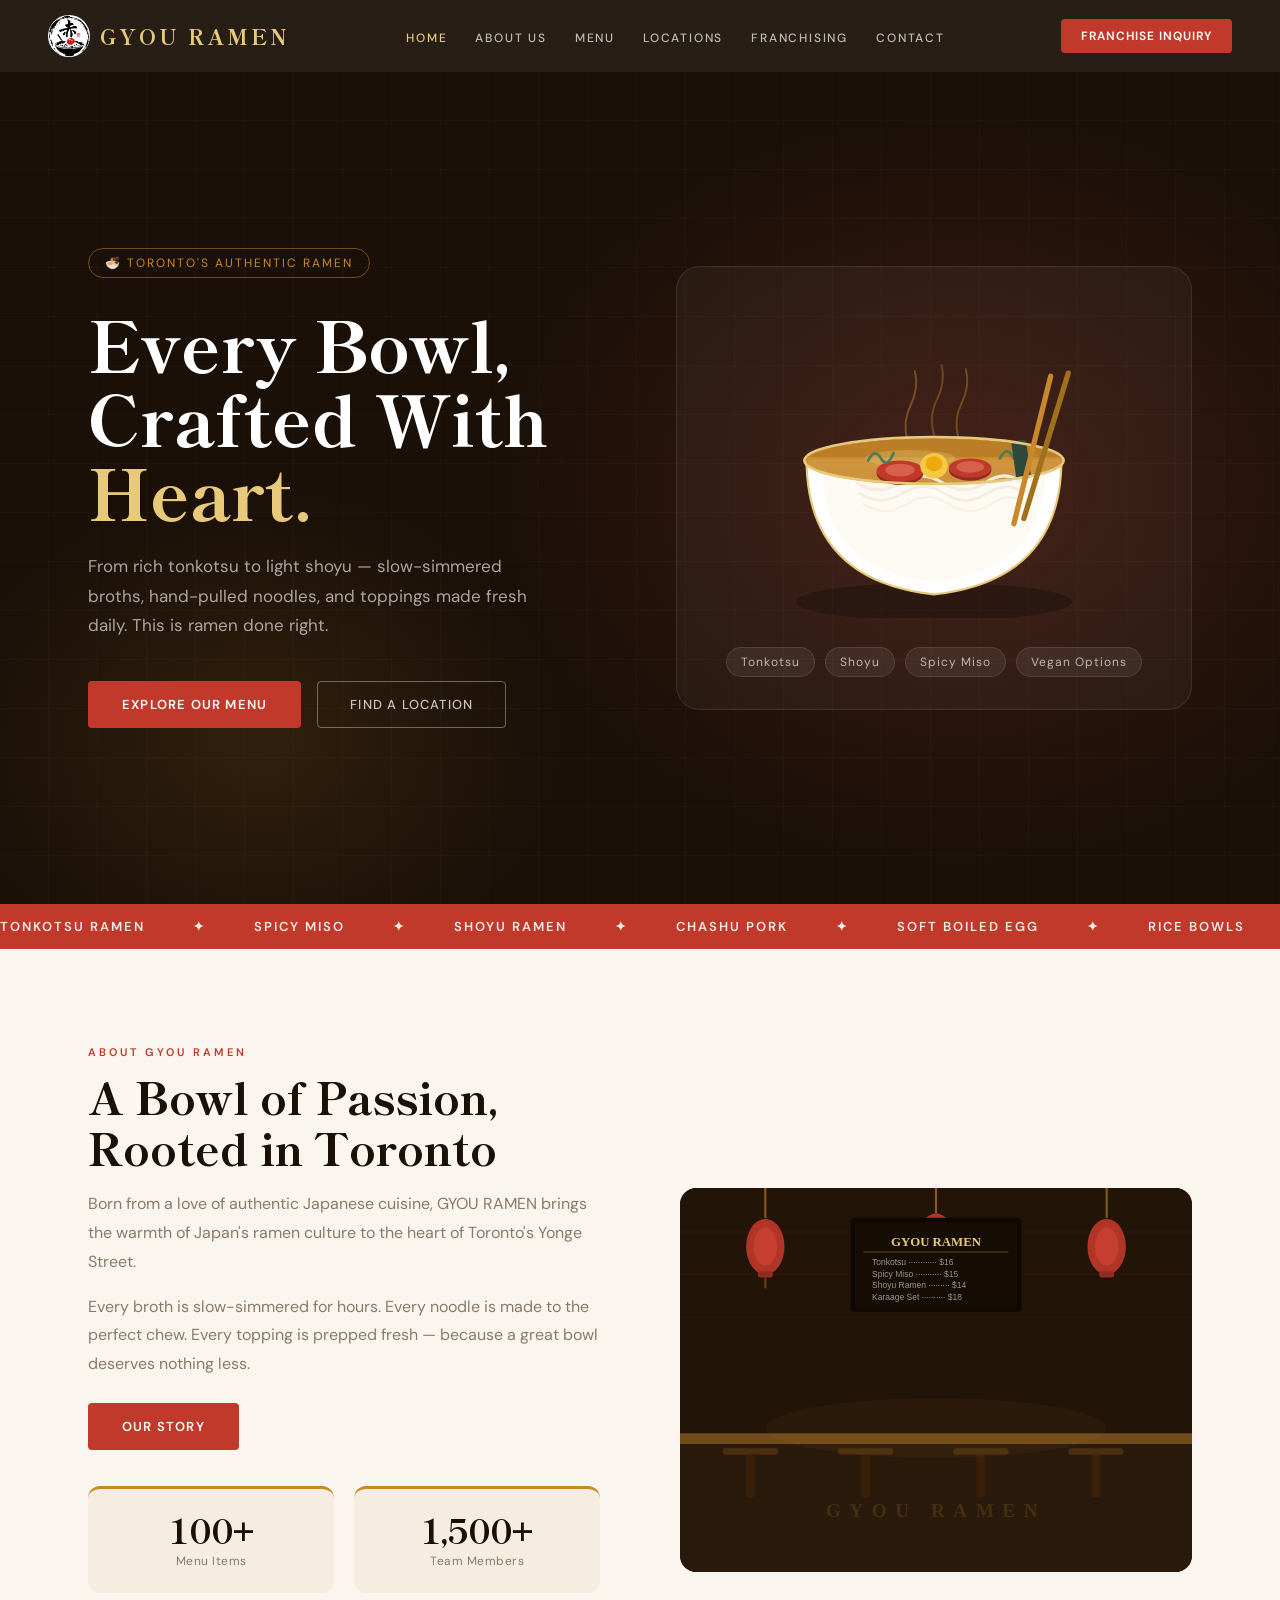
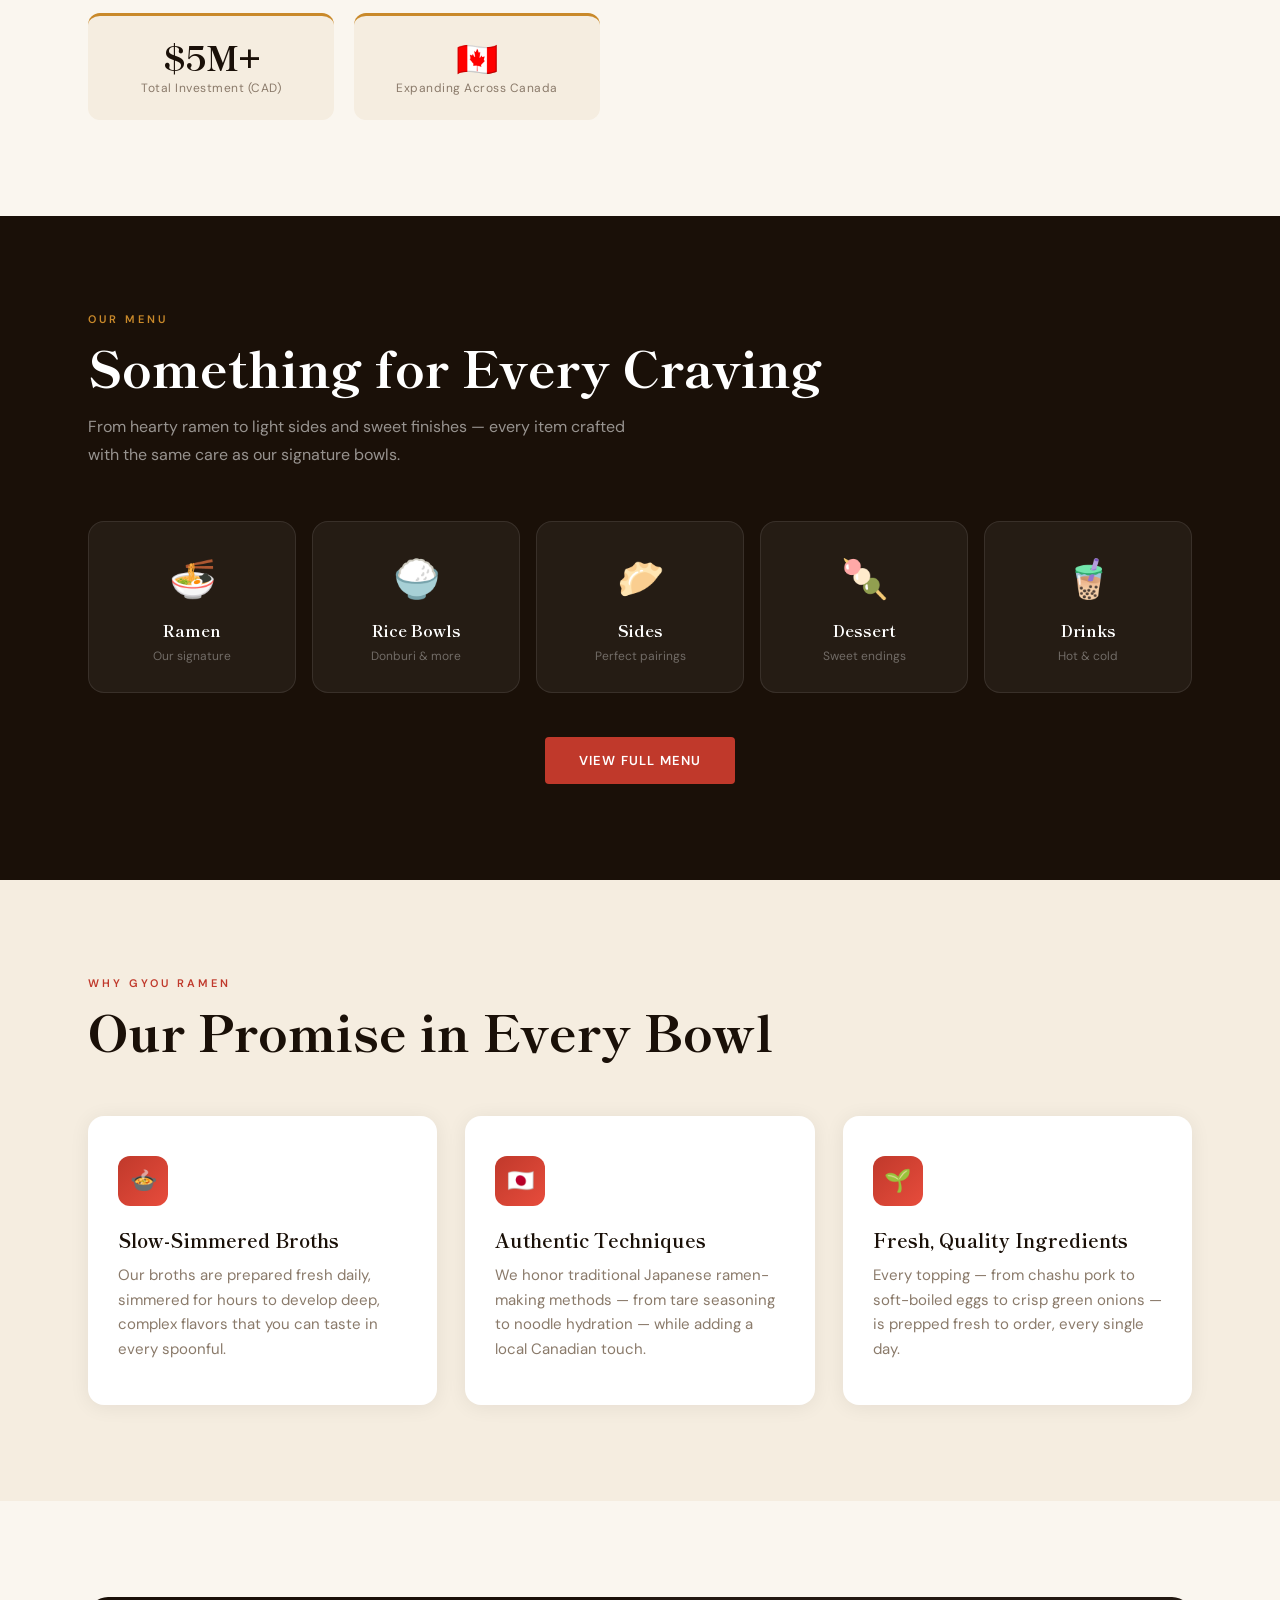
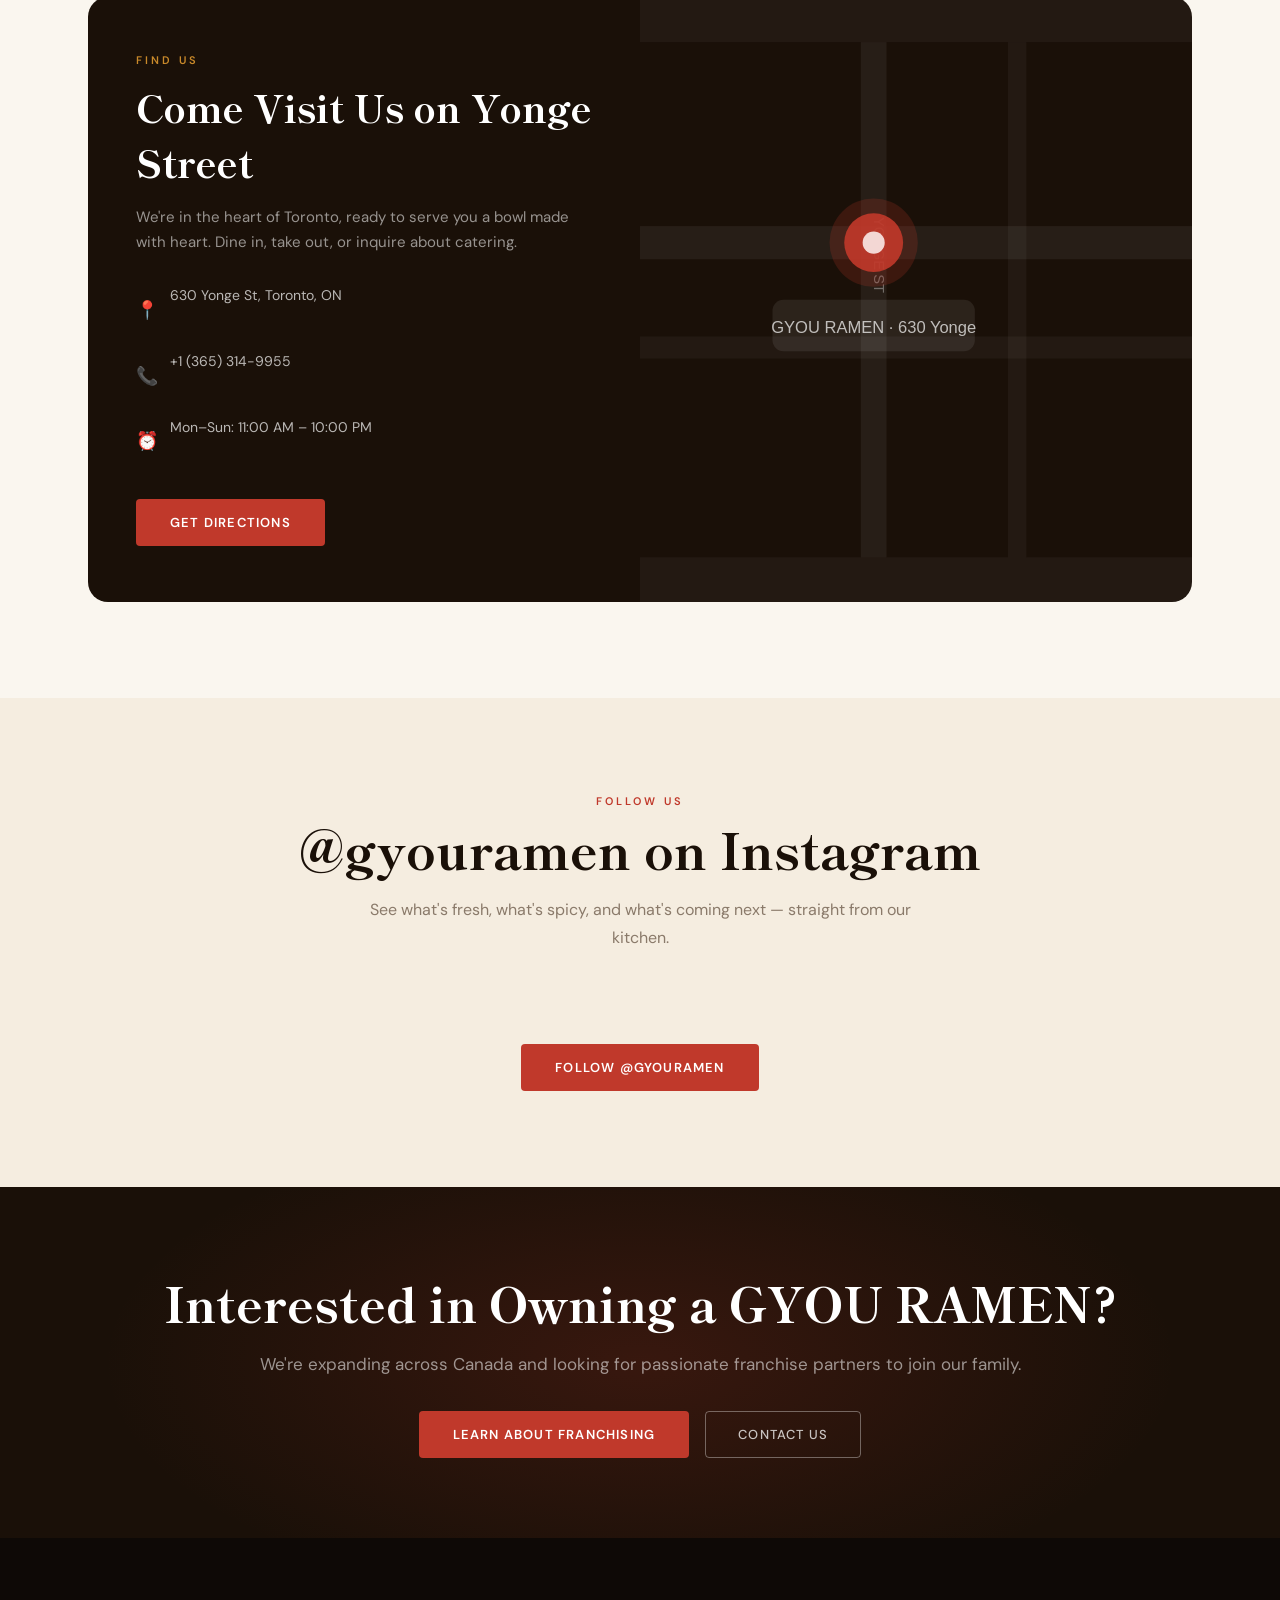
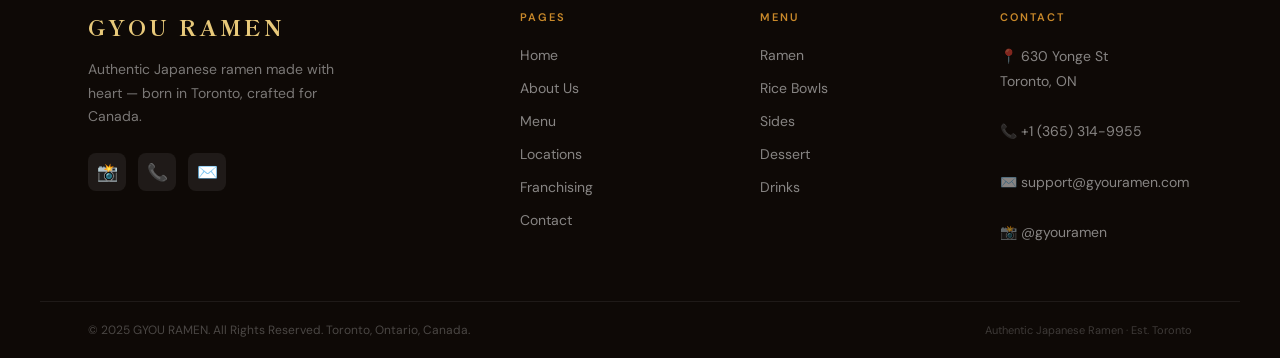
==== index.html @ 96ed8375 "Add files via upload" ====
<!DOCTYPE html>
<html lang="en">
<head>
<meta charset="UTF-8">
<meta name="viewport" content="width=device-width, initial-scale=1.0">
<title>GYOU RAMEN – Authentic Japanese Ramen in Toronto</title>
<meta name="description" content="GYOU RAMEN serves authentic Japanese ramen in Toronto. Rich slow-simmered broths, perfectly chewy noodles, and fresh toppings — a bowl crafted with heart.">
<link rel="stylesheet" href="style.css">
<style>
/* ── INSTAGRAM REELS ── */
.ig-section { background: var(--warm); }
.ig-grid {
  display: grid; grid-template-columns: repeat(3, 1fr);
  gap: 24px; align-items: start;
}
.ig-embed-wrap {
  border-radius: 12px; overflow: hidden;
  display: flex; justify-content: center;
}
.ig-embed-wrap .instagram-media {
  border-radius: 12px !important;
}
@media (max-width: 900px) {
  .ig-grid { grid-template-columns: 1fr; max-width: 480px; margin: 0 auto; }
}

/* ── HOME HERO ── */
.home-hero {
  margin-top: var(--nav-h);
  min-height: calc(100vh - var(--nav-h));
  background: var(--ink);
  display: flex; align-items: center;
  position: relative; overflow: hidden;
}
.home-hero-bg {
  position: absolute; inset: 0;
  background:
    radial-gradient(ellipse 55% 70% at 75% 50%, rgba(192,57,43,.22) 0%, transparent 65%),
    radial-gradient(ellipse 40% 50% at 20% 80%, rgba(201,137,42,.13) 0%, transparent 60%);
}
.hero-grid-pattern {
  position: absolute; inset: 0; opacity: .035;
  background-image:
    repeating-linear-gradient(0deg,   transparent, transparent 48px, rgba(255,255,255,.6) 48px, rgba(255,255,255,.6) 49px),
    repeating-linear-gradient(90deg,  transparent, transparent 48px, rgba(255,255,255,.6) 48px, rgba(255,255,255,.6) 49px);
}
.home-hero-inner {
  position: relative; z-index: 2;
  width: 100%; max-width: 1200px; margin: 0 auto;
  padding: 80px 48px;
  display: grid; grid-template-columns: 1fr 1fr; gap: 72px; align-items: center;
}
.hero-eyebrow {
  display: inline-flex; align-items: center; gap: 10px;
  border: 1px solid rgba(201,137,42,.5);
  padding: 6px 16px; border-radius: 100px; margin-bottom: 28px;
  font-size: 12px; letter-spacing: 2px; text-transform: uppercase; color: var(--gold);
}
.home-hero h1 {
  font-family: 'Shippori Mincho', serif;
  font-size: clamp(42px, 5.5vw, 76px);
  font-weight: 800; color: #fff; line-height: 1.05; margin-bottom: 24px;
}
.home-hero h1 em { color: var(--gold-light); font-style: normal; }
.home-hero .hero-sub {
  color: rgba(255,255,255,.62); font-size: 17px; line-height: 1.75;
  max-width: 440px; margin-bottom: 40px;
}
.hero-btns { display: flex; gap: 16px; flex-wrap: wrap; }

/* Visual side */
.hero-visual { position: relative; }
.hero-bowl-wrap {
  background: rgba(255,255,255,.04);
  border: 1px solid rgba(255,255,255,.09);
  border-radius: 24px; padding: 32px;
  text-align: center;
}
.hero-bowl-wrap svg { width: 100%; max-width: 340px; margin: 0 auto; }
.hero-tags {
  display: flex; flex-wrap: wrap; gap: 10px; margin-top: 24px; justify-content: center;
}
.hero-tag-pill {
  background: rgba(255,255,255,.07); border: 1px solid rgba(255,255,255,.1);
  color: rgba(255,255,255,.65); font-size: 12px; letter-spacing: 1px;
  padding: 6px 14px; border-radius: 100px;
}

/* ── MARQUEE STRIP ── */
.marquee-strip {
  background: var(--red); overflow: hidden;
  padding: 14px 0; display: flex; gap: 0;
}
.marquee-track {
  display: flex; gap: 48px; white-space: nowrap;
  animation: marquee 22s linear infinite;
}
.marquee-track span {
  font-size: 13px; font-weight: 600; letter-spacing: 2px;
  text-transform: uppercase; color: rgba(255,255,255,.9);
  flex-shrink: 0;
}
.marquee-dot { color: rgba(255,255,255,.4); }
@keyframes marquee { from { transform: translateX(0); } to { transform: translateX(-50%); } }

/* ── INTRO ── */
.intro { background: var(--cream); }
.intro-layout {
  display: grid; grid-template-columns: 1fr 1fr; gap: 80px; align-items: center;
}
.intro-text .section-title { font-size: clamp(28px, 3.5vw, 44px); }
.intro-text p { font-size: 16px; line-height: 1.8; color: var(--mist); margin-bottom: 16px; }
.intro-stats {
  display: grid; grid-template-columns: 1fr 1fr; gap: 20px; margin-top: 36px;
}
.intro-stat {
  background: var(--warm); border-radius: 12px; padding: 24px 20px; text-align: center;
  border-top: 3px solid var(--gold);
}
.intro-stat .num {
  font-family: 'Shippori Mincho', serif;
  font-size: 34px; font-weight: 800; color: var(--ink); line-height: 1;
}
.intro-stat .lbl { font-size: 12px; color: var(--mist); margin-top: 6px; letter-spacing: .5px; }
.intro-visual svg { width: 100%; border-radius: 16px; }

/* ── CATEGORIES ── */
.categories { background: var(--ink); }
.categories .section-title { color: white; }
.categories .section-tag { color: var(--gold); }
.categories .section-sub { color: rgba(255,255,255,.55); }
.cat-grid {
  display: grid; grid-template-columns: repeat(5, 1fr); gap: 16px; margin-top: 52px;
}
.cat-card {
  background: rgba(255,255,255,.05);
  border: 1px solid rgba(255,255,255,.09);
  border-radius: 16px; padding: 32px 20px 28px;
  text-align: center; cursor: pointer;
  transition: background .25s, border-color .25s, transform .2s;
  text-decoration: none;
}
.cat-card:hover {
  background: rgba(201,137,42,.12);
  border-color: rgba(201,137,42,.4);
  transform: translateY(-4px);
}
.cat-icon { font-size: 38px; margin-bottom: 14px; }
.cat-name {
  font-family: 'Shippori Mincho', serif;
  font-size: 16px; font-weight: 700; color: white; margin-bottom: 6px;
}
.cat-count { font-size: 12px; color: rgba(255,255,255,.35); }

/* ── PROMISE ── */
.promise { background: var(--warm); }
.promise-grid { display: grid; grid-template-columns: repeat(3,1fr); gap: 28px; margin-top: 56px; }
.promise-card {
  background: white; border-radius: 16px; padding: 40px 30px;
  box-shadow: 0 2px 20px rgba(26,16,8,.07);
  border-bottom: 3px solid transparent;
  transition: border-color .3s, transform .2s;
}
.promise-card:hover { border-color: var(--red); transform: translateY(-4px); }
.p-icon {
  width: 50px; height: 50px; border-radius: 12px;
  background: linear-gradient(135deg,var(--red),#e74c3c);
  display: flex; align-items: center; justify-content: center;
  font-size: 22px; margin-bottom: 20px;
}
.promise-card h3 { font-family:'Shippori Mincho',serif; font-size:19px; font-weight:700; margin-bottom:10px; }
.promise-card p { font-size:15px; color:var(--mist); line-height:1.65; }

/* ── CTA BAND ── */
.cta-band {
  background: var(--ink); padding: 80px 0;
  text-align: center; position: relative; overflow: hidden;
}
.cta-band::before {
  content:''; position:absolute; inset:0;
  background: radial-gradient(ellipse 60% 100% at 50% 50%, rgba(192,57,43,.18) 0%, transparent 70%);
}
.cta-band .container { position: relative; z-index: 1; }
.cta-band h2 {
  font-family:'Shippori Mincho',serif;
  font-size: clamp(28px,4vw,48px); font-weight:800; color:white; margin-bottom:16px;
}
.cta-band p { color:rgba(255,255,255,.55); font-size:17px; margin-bottom:36px; }
.cta-btns { display:flex; gap:16px; justify-content:center; flex-wrap:wrap; }

/* ── LOCATION TEASER ── */
.loc-teaser { background: var(--cream); }
.loc-card {
  background: var(--ink); border-radius: 20px; overflow: hidden;
  display: grid; grid-template-columns: 1fr 1fr;
}
.loc-info { padding: 56px 48px; }
.loc-info .section-tag { color: var(--gold); }
.loc-info h2 { font-family:'Shippori Mincho',serif; font-size:clamp(26px,3vw,38px); font-weight:800; color:white; margin-bottom:16px; }
.loc-info p { color:rgba(255,255,255,.55); font-size:15px; line-height:1.7; margin-bottom:28px; }
.loc-details { display:flex; flex-direction:column; gap:14px; margin-bottom:32px; }
.loc-row { display:flex; align-items:center; gap:12px; }
.loc-row span { font-size:18px; }
.loc-row p { color:rgba(255,255,255,.7); font-size:14px; }
.loc-map { background: rgba(255,255,255,.04); display:flex; align-items:center; justify-content:center; }
.loc-map svg { width:100%; height:100%; }

/* RESPONSIVE */
@media (max-width:900px) {
  .home-hero-inner { grid-template-columns:1fr; gap:40px; padding:60px 24px; }
  .hero-visual { display:none; }
  .intro-layout { grid-template-columns:1fr; gap:40px; }
  .cat-grid { grid-template-columns: repeat(3,1fr); }
  .promise-grid { grid-template-columns:1fr; }
  .loc-card { grid-template-columns:1fr; }
  .loc-map { min-height: 220px; }
}
@media (max-width:600px) {
  .cat-grid { grid-template-columns: repeat(2,1fr); }
  .intro-stats { grid-template-columns:1fr 1fr; }
}
</style>
</head>
<body>

<!-- HERO -->
<main>
<section class="home-hero">
  <div class="home-hero-bg"></div>
  <div class="hero-grid-pattern"></div>
  <div class="home-hero-inner">
    <div class="fade-up">
      <div class="hero-eyebrow">🍜 Toronto's Authentic Ramen</div>
      <h1>Every Bowl,<br>Crafted With<br><em>Heart.</em></h1>
      <p class="hero-sub">From rich tonkotsu to light shoyu — slow-simmered broths, hand-pulled noodles, and toppings made fresh daily. This is ramen done right.</p>
      <div class="hero-btns">
        <a href="menu.html" class="btn-primary">Explore Our Menu</a>
        <a href="location.html" class="btn-outline light">Find a Location</a>
      </div>
    </div>
    <div class="hero-visual fade-up fade-up-d2">
      <div class="hero-bowl-wrap">
        <svg viewBox="0 0 320 300" xmlns="http://www.w3.org/2000/svg">
          <!-- Shadow -->
          <ellipse cx="160" cy="285" rx="130" ry="18" fill="#000" opacity=".25"/>
          <!-- Bowl -->
          <path d="M40 150 Q40 265 160 278 Q280 265 280 150 Z" fill="#fff" stroke="#e8c97a" stroke-width="2"/>
          <path d="M55 158 Q55 255 160 266 Q265 255 265 158 Z" fill="#fdf9f3"/>
          <!-- Broth -->
          <ellipse cx="160" cy="153" rx="122" ry="22" fill="#c9892a" opacity=".9"/>
          <ellipse cx="138" cy="150" rx="42" ry="8" fill="#e8c97a" opacity=".3"/>
          <!-- Noodles -->
          <path d="M88 173 Q108 186 128 173 Q148 160 168 173 Q188 186 208 173 Q228 160 242 173" stroke="#f5ede0" stroke-width="3" fill="none" stroke-linecap="round"/>
          <path d="M90 183 Q110 196 130 183 Q150 170 170 183 Q190 196 210 183 Q230 170 244 183" stroke="#f5ede0" stroke-width="2.5" fill="none" stroke-linecap="round"/>
          <path d="M94 193 Q114 206 134 193 Q154 180 174 193 Q194 206 214 193 Q234 180 244 193" stroke="#f5ede0" stroke-width="2" fill="none" stroke-linecap="round" opacity=".7"/>
          <!-- Chashu 1 -->
          <ellipse cx="128" cy="164" rx="22" ry="11" fill="#922b21"/>
          <ellipse cx="128" cy="162" rx="22" ry="10" fill="#c0392b"/>
          <ellipse cx="128" cy="161" rx="14" ry="6" fill="#e8816a" opacity=".55"/>
          <!-- Chashu 2 -->
          <ellipse cx="194" cy="161" rx="20" ry="10" fill="#922b21"/>
          <ellipse cx="194" cy="159" rx="20" ry="9" fill="#c0392b"/>
          <ellipse cx="194" cy="158" rx="13" ry="5.5" fill="#e8816a" opacity=".55"/>
          <!-- Egg -->
          <ellipse cx="160" cy="157" rx="13" ry="12" fill="#f5c842"/>
          <ellipse cx="160" cy="155" rx="8" ry="7" fill="#e8a000" opacity=".75"/>
          <!-- Green onion -->
          <path d="M98 152 Q104 140 110 150 Q116 160 122 145" stroke="#4a7c59" stroke-width="2.5" fill="none" stroke-linecap="round"/>
          <path d="M222 150 Q228 138 234 148 Q240 158 246 143" stroke="#4a7c59" stroke-width="2.5" fill="none" stroke-linecap="round"/>
          <!-- Nori -->
          <rect x="235" y="133" width="14" height="36" rx="2" fill="#2d4a3a" transform="rotate(-8,242,151)"/>
          <!-- Steam -->
          <path d="M135 133 Q130 116 138 100 Q146 84 142 68" stroke="#c9892a" stroke-width="1.8" fill="none" stroke-linecap="round" opacity=".45"/>
          <path d="M160 128 Q155 110 163 94 Q171 78 167 62" stroke="#c9892a" stroke-width="1.8" fill="none" stroke-linecap="round" opacity=".38"/>
          <path d="M183 131 Q178 114 186 98 Q194 82 190 66" stroke="#c9892a" stroke-width="1.8" fill="none" stroke-linecap="round" opacity=".42"/>
          <!-- Rim -->
          <ellipse cx="160" cy="152" rx="122" ry="22" fill="none" stroke="#e8c97a" stroke-width="2.5"/>
          <!-- Chopsticks -->
          <rect x="250" y="68" width="5" height="148" rx="2.5" fill="#c9892a" transform="rotate(14,252,142)"/>
          <rect x="263" y="64" width="5" height="148" rx="2.5" fill="#a0701a" transform="rotate(17,265,138)"/>
        </svg>
        <div class="hero-tags">
          <span class="hero-tag-pill">Tonkotsu</span>
          <span class="hero-tag-pill">Shoyu</span>
          <span class="hero-tag-pill">Spicy Miso</span>
          <span class="hero-tag-pill">Vegan Options</span>
        </div>
      </div>
    </div>
  </div>
</section>

<!-- MARQUEE -->
<div class="marquee-strip">
  <div class="marquee-track">
    <span>Tonkotsu Ramen</span><span class="marquee-dot">✦</span>
    <span>Spicy Miso</span><span class="marquee-dot">✦</span>
    <span>Shoyu Ramen</span><span class="marquee-dot">✦</span>
    <span>Chashu Pork</span><span class="marquee-dot">✦</span>
    <span>Soft Boiled Egg</span><span class="marquee-dot">✦</span>
    <span>Rice Bowls</span><span class="marquee-dot">✦</span>
    <span>Made Fresh Daily</span><span class="marquee-dot">✦</span>
    <span>630 Yonge St Toronto</span><span class="marquee-dot">✦</span>
    <!-- duplicate for seamless loop -->
    <span>Tonkotsu Ramen</span><span class="marquee-dot">✦</span>
    <span>Spicy Miso</span><span class="marquee-dot">✦</span>
    <span>Shoyu Ramen</span><span class="marquee-dot">✦</span>
    <span>Chashu Pork</span><span class="marquee-dot">✦</span>
    <span>Soft Boiled Egg</span><span class="marquee-dot">✦</span>
    <span>Rice Bowls</span><span class="marquee-dot">✦</span>
    <span>Made Fresh Daily</span><span class="marquee-dot">✦</span>
    <span>630 Yonge St Toronto</span><span class="marquee-dot">✦</span>
  </div>
</div>

<!-- INTRO -->
<section class="intro">
  <div class="container">
    <div class="intro-layout">
      <div class="intro-text">
        <span class="section-tag">About GYOU RAMEN</span>
        <h2 class="section-title">A Bowl of Passion, Rooted in Toronto</h2>
        <p>Born from a love of authentic Japanese cuisine, GYOU RAMEN brings the warmth of Japan's ramen culture to the heart of Toronto's Yonge Street.</p>
        <p>Every broth is slow-simmered for hours. Every noodle is made to the perfect chew. Every topping is prepped fresh — because a great bowl deserves nothing less.</p>
        <a href="about.html" class="btn-primary" style="margin-top:8px;">Our Story</a>
        <div class="intro-stats">
          <div class="intro-stat"><div class="num">100+</div><div class="lbl">Menu Items</div></div>
          <div class="intro-stat"><div class="num">1,500+</div><div class="lbl">Team Members</div></div>
          <div class="intro-stat"><div class="num">$5M+</div><div class="lbl">Total Investment (CAD)</div></div>
          <div class="intro-stat"><div class="num">🇨🇦</div><div class="lbl">Expanding Across Canada</div></div>
        </div>
      </div>
      <div class="intro-visual">
        <!-- Restaurant interior illustration -->
        <svg viewBox="0 0 480 360" xmlns="http://www.w3.org/2000/svg">
          <rect width="480" height="360" rx="16" fill="#1a1008"/>
          <rect width="480" height="240" rx="0" fill="#231408"/>
          <!-- wall planks -->
          <rect y="40" width="480" height="2" fill="#2e1a0a" opacity=".5"/>
          <rect y="80" width="480" height="2" fill="#2e1a0a" opacity=".4"/>
          <rect y="120" width="480" height="2" fill="#2e1a0a" opacity=".3"/>
          <!-- lanterns -->
          <line x1="80" y1="0" x2="80" y2="28" stroke="#c9892a" stroke-width="2" opacity=".6"/>
          <ellipse cx="80" cy="55" rx="18" ry="26" fill="#c0392b" opacity=".9"/>
          <ellipse cx="80" cy="55" rx="11" ry="18" fill="#e74c3c" opacity=".4"/>
          <rect x="73" y="78" width="14" height="6" rx="2" fill="#922b21"/>
          <line x1="80" y1="84" x2="80" y2="94" stroke="#c9892a" stroke-width="2" opacity=".4"/>
          <line x1="240" y1="0" x2="240" y2="24" stroke="#c9892a" stroke-width="2" opacity=".6"/>
          <ellipse cx="240" cy="50" rx="18" ry="26" fill="#c0392b" opacity=".9"/>
          <ellipse cx="240" cy="50" rx="11" ry="18" fill="#e74c3c" opacity=".4"/>
          <rect x="233" y="73" width="14" height="6" rx="2" fill="#922b21"/>
          <line x1="400" y1="0" x2="400" y2="28" stroke="#c9892a" stroke-width="2" opacity=".6"/>
          <ellipse cx="400" cy="55" rx="18" ry="26" fill="#c0392b" opacity=".9"/>
          <ellipse cx="400" cy="55" rx="11" ry="18" fill="#e74c3c" opacity=".4"/>
          <rect x="393" y="78" width="14" height="6" rx="2" fill="#922b21"/>
          <!-- menu board -->
          <rect x="160" y="28" width="160" height="88" rx="4" fill="#0e0906"/>
          <rect x="164" y="32" width="152" height="80" rx="3" fill="#160d04"/>
          <text x="240" y="54" font-family="serif" font-size="12" fill="#e8c97a" text-anchor="middle" font-weight="bold">GYOU RAMEN</text>
          <line x1="172" y1="60" x2="308" y2="60" stroke="#c9892a" stroke-width=".8" opacity=".5"/>
          <text x="180" y="72" font-family="sans-serif" font-size="8" fill="rgba(255,255,255,.55)">Tonkotsu ············ $16</text>
          <text x="180" y="83" font-family="sans-serif" font-size="8" fill="rgba(255,255,255,.55)">Spicy Miso ··········· $15</text>
          <text x="180" y="94" font-family="sans-serif" font-size="8" fill="rgba(255,255,255,.55)">Shoyu Ramen ········· $14</text>
          <text x="180" y="105" font-family="sans-serif" font-size="8" fill="rgba(255,255,255,.55)">Karaage Set ·········· $18</text>
          <!-- counter -->
          <rect y="230" width="480" height="130" fill="#2a1a0c"/>
          <rect y="230" width="480" height="10" fill="#c9892a" opacity=".45"/>
          <!-- stools -->
          <rect x="40" y="244" width="52" height="6" rx="3" fill="#4a2e10"/>
          <rect x="62" y="250" width="8" height="40" rx="2" fill="#3a2008"/>
          <rect x="148" y="244" width="52" height="6" rx="3" fill="#4a2e10"/>
          <rect x="170" y="250" width="8" height="40" rx="2" fill="#3a2008"/>
          <rect x="256" y="244" width="52" height="6" rx="3" fill="#4a2e10"/>
          <rect x="278" y="250" width="8" height="40" rx="2" fill="#3a2008"/>
          <rect x="364" y="244" width="52" height="6" rx="3" fill="#4a2e10"/>
          <rect x="386" y="250" width="8" height="40" rx="2" fill="#3a2008"/>
          <!-- warm glow -->
          <ellipse cx="240" cy="225" rx="160" ry="28" fill="#c9892a" opacity=".05"/>
          <!-- GYOU label on counter -->
          <text x="240" y="308" font-family="serif" font-size="18" fill="rgba(201,137,42,.18)" text-anchor="middle" letter-spacing="8" font-weight="bold">GYOU RAMEN</text>
        </svg>
      </div>
    </div>
  </div>
</section>

<!-- MENU CATEGORIES -->
<section class="categories">
  <div class="container">
    <span class="section-tag">Our Menu</span>
    <h2 class="section-title">Something for Every Craving</h2>
    <p class="section-sub">From hearty ramen to light sides and sweet finishes — every item crafted with the same care as our signature bowls.</p>
    <div class="cat-grid">
      <a href="menu.html#ramen" class="cat-card">
        <div class="cat-icon">🍜</div>
        <div class="cat-name">Ramen</div>
        <div class="cat-count">Our signature</div>
      </a>
      <a href="menu.html#rice" class="cat-card">
        <div class="cat-icon">🍚</div>
        <div class="cat-name">Rice Bowls</div>
        <div class="cat-count">Donburi & more</div>
      </a>
      <a href="menu.html#sides" class="cat-card">
        <div class="cat-icon">🥟</div>
        <div class="cat-name">Sides</div>
        <div class="cat-count">Perfect pairings</div>
      </a>
      <a href="menu.html#dessert" class="cat-card">
        <div class="cat-icon">🍡</div>
        <div class="cat-name">Dessert</div>
        <div class="cat-count">Sweet endings</div>
      </a>
      <a href="menu.html#drinks" class="cat-card">
        <div class="cat-icon">🧋</div>
        <div class="cat-name">Drinks</div>
        <div class="cat-count">Hot & cold</div>
      </a>
    </div>
    <div style="text-align:center;margin-top:44px;">
      <a href="menu.html" class="btn-primary">View Full Menu</a>
    </div>
  </div>
</section>

<!-- PROMISE -->
<section class="promise">
  <div class="container">
    <span class="section-tag">Why GYOU RAMEN</span>
    <h2 class="section-title">Our Promise in Every Bowl</h2>
    <div class="promise-grid">
      <div class="promise-card">
        <div class="p-icon">🍲</div>
        <h3>Slow-Simmered Broths</h3>
        <p>Our broths are prepared fresh daily, simmered for hours to develop deep, complex flavors that you can taste in every spoonful.</p>
      </div>
      <div class="promise-card">
        <div class="p-icon">🇯🇵</div>
        <h3>Authentic Techniques</h3>
        <p>We honor traditional Japanese ramen-making methods — from tare seasoning to noodle hydration — while adding a local Canadian touch.</p>
      </div>
      <div class="promise-card">
        <div class="p-icon">🌱</div>
        <h3>Fresh, Quality Ingredients</h3>
        <p>Every topping — from chashu pork to soft-boiled eggs to crisp green onions — is prepped fresh to order, every single day.</p>
      </div>
    </div>
  </div>
</section>

<!-- LOCATION TEASER -->
<section class="loc-teaser">
  <div class="container">
    <div class="loc-card">
      <div class="loc-info">
        <span class="section-tag">Find Us</span>
        <h2>Come Visit Us on Yonge Street</h2>
        <p>We're in the heart of Toronto, ready to serve you a bowl made with heart. Dine in, take out, or inquire about catering.</p>
        <div class="loc-details">
          <div class="loc-row"><span>📍</span><p>630 Yonge St, Toronto, ON</p></div>
          <div class="loc-row"><span>📞</span><p>+1 (365) 314-9955</p></div>
          <div class="loc-row"><span>⏰</span><p>Mon–Sun: 11:00 AM – 10:00 PM</p></div>
        </div>
        <a href="location.html" class="btn-primary">Get Directions</a>
      </div>
      <div class="loc-map">
        <svg viewBox="0 0 300 280" xmlns="http://www.w3.org/2000/svg">
          <rect width="300" height="280" fill="#1a1008"/>
          <!-- Streets grid -->
          <rect x="0" y="100" width="300" height="18" fill="rgba(255,255,255,.06)"/>
          <rect x="0" y="160" width="300" height="12" fill="rgba(255,255,255,.04)"/>
          <rect x="120" y="0" width="14" height="280" fill="rgba(255,255,255,.06)"/>
          <rect x="200" y="0" width="10" height="280" fill="rgba(255,255,255,.04)"/>
          <!-- Yonge St label -->
          <text x="127" y="95" font-family="sans-serif" font-size="8" fill="rgba(255,255,255,.35)" transform="rotate(90,127,95)">YONGE ST</text>
          <!-- Pin -->
          <circle cx="127" cy="109" r="16" fill="var(--red)" opacity=".9"/>
          <circle cx="127" cy="109" r="6" fill="white"/>
          <circle cx="127" cy="109" r="24" fill="var(--red)" opacity=".2"/>
          <!-- Label -->
          <rect x="72" y="140" width="110" height="28" rx="6" fill="rgba(255,255,255,.08)"/>
          <text x="127" y="158" font-family="sans-serif" font-size="9" fill="rgba(255,255,255,.7)" text-anchor="middle">GYOU RAMEN · 630 Yonge</text>
        </svg>
      </div>
    </div>
  </div>
</section>


<!-- INSTAGRAM REELS -->
<section class="ig-section">
  <div class="container">
    <div style="text-align:center;margin-bottom:52px;">
      <span class="section-tag">Follow Us</span>
      <h2 class="section-title">@gyouramen on Instagram</h2>
      <p class="section-sub" style="margin:0 auto;">See what's fresh, what's spicy, and what's coming next — straight from our kitchen.</p>
    </div>
    <div class="ig-grid">
      <div class="ig-embed-wrap">
        <blockquote class="instagram-media" data-instgrm-captioned data-instgrm-permalink="https://www.instagram.com/reel/DYqIPAmPhIH/?utm_source=ig_embed&amp;utm_campaign=loading" data-instgrm-version="14" style="background:#FFF;border:0;border-radius:12px;box-shadow:0 2px 24px rgba(26,16,8,.12);margin:0;max-width:100%;min-width:280px;padding:0;width:100%;"></blockquote>
      </div>
      <div class="ig-embed-wrap">
        <blockquote class="instagram-media" data-instgrm-captioned data-instgrm-permalink="https://www.instagram.com/reel/DUjpCgRjFml/?utm_source=ig_embed&amp;utm_campaign=loading" data-instgrm-version="14" style="background:#FFF;border:0;border-radius:12px;box-shadow:0 2px 24px rgba(26,16,8,.12);margin:0;max-width:100%;min-width:280px;padding:0;width:100%;"></blockquote>
      </div>
      <div class="ig-embed-wrap">
        <blockquote class="instagram-media" data-instgrm-captioned data-instgrm-permalink="https://www.instagram.com/reel/DVHWz2liV_n/?utm_source=ig_embed&amp;utm_campaign=loading" data-instgrm-version="14" style="background:#FFF;border:0;border-radius:12px;box-shadow:0 2px 24px rgba(26,16,8,.12);margin:0;max-width:100%;min-width:280px;padding:0;width:100%;"></blockquote>
      </div>
    </div>
    <div style="text-align:center;margin-top:40px;">
      <a href="https://instagram.com/gyouramen" target="_blank" class="btn-primary">Follow @gyouramen</a>
    </div>
  </div>
</section>
<script async src="//www.instagram.com/embed.js"></script>

<!-- FRANCHISE CTA -->
<section class="cta-band">
  <div class="container">
    <h2>Interested in Owning a GYOU RAMEN?</h2>
    <p>We're expanding across Canada and looking for passionate franchise partners to join our family.</p>
    <div class="cta-btns">
      <a href="franchising.html" class="btn-primary">Learn About Franchising</a>
      <a href="contact.html" class="btn-outline light">Contact Us</a>
    </div>
  </div>
</section>
</main>

<script src="nav-footer.js"></script>
</body>
</html>
---- style.css ----
/* ============================================
   GYOU RAMEN — Shared Stylesheet
   ============================================ */

@import url('https://fonts.googleapis.com/css2?family=Shippori+Mincho:wght@400;600;700;800&family=DM+Sans:ital,wght@0,300;0,400;0,500;0,600;1,400&display=swap');

:root {
  --ink:        #1a1008;
  --cream:      #faf6ef;
  --warm:       #f5ede0;
  --red:        #c0392b;
  --red-deep:   #922b21;
  --gold:       #c9892a;
  --gold-light: #e8c97a;
  --mist:       #8a7a6a;
  --white:      #ffffff;
  --nav-h:      72px;
}

*, *::before, *::after { margin: 0; padding: 0; box-sizing: border-box; }
html { scroll-behavior: smooth; }
body {
  font-family: 'DM Sans', sans-serif;
  background: var(--cream);
  color: var(--ink);
  overflow-x: hidden;
}
img { display: block; max-width: 100%; }
a { color: inherit; text-decoration: none; }

/* ── TYPOGRAPHY ── */
.serif { font-family: 'Shippori Mincho', serif; }
.section-tag {
  font-size: 11px; letter-spacing: 3px; text-transform: uppercase;
  color: var(--red); font-weight: 600; margin-bottom: 12px;
  display: block;
}
.section-title {
  font-family: 'Shippori Mincho', serif;
  font-size: clamp(30px, 4vw, 50px);
  font-weight: 800; line-height: 1.15; margin-bottom: 18px;
}
.section-sub {
  font-size: 16px; line-height: 1.75;
  color: var(--mist); max-width: 560px;
}

/* ── BUTTONS ── */
.btn-primary {
  display: inline-block;
  background: var(--red); color: white;
  padding: 15px 34px; border-radius: 4px;
  font-size: 13px; font-weight: 600;
  letter-spacing: 1.2px; text-transform: uppercase;
  transition: background .2s, transform .15s;
}
.btn-primary:hover { background: var(--red-deep); transform: translateY(-2px); }

.btn-outline {
  display: inline-block;
  border: 1.5px solid currentColor; color: var(--ink);
  padding: 14px 32px; border-radius: 4px;
  font-size: 13px; font-weight: 500;
  letter-spacing: 1.2px; text-transform: uppercase;
  transition: color .2s, border-color .2s;
}
.btn-outline:hover { color: var(--red); border-color: var(--red); }
.btn-outline.light { color: rgba(255,255,255,.75); border-color: rgba(255,255,255,.35); }
.btn-outline.light:hover { color: var(--gold-light); border-color: var(--gold-light); }

/* ── LAYOUT ── */
.container { max-width: 1200px; margin: 0 auto; padding: 0 48px; }
section { padding: 96px 0; }

/* ── NAV ── */
.site-nav {
  position: fixed; top: 0; left: 0; right: 0; z-index: 200;
  height: var(--nav-h);
  display: flex; align-items: center;
  padding: 0 48px;
  background: rgba(26,16,8,.94);
  backdrop-filter: blur(14px);
  transition: box-shadow .3s;
}
.site-nav.scrolled { box-shadow: 0 2px 24px rgba(0,0,0,.3); }
.nav-logo {
  font-family: 'Shippori Mincho', serif;
  font-size: 21px; font-weight: 800;
  color: var(--gold-light); letter-spacing: 3px;
  flex-shrink: 0;
  display: flex; align-items: center; gap: 10px;
}
.nav-links {
  display: flex; gap: 28px; list-style: none;
  margin: 0 auto;
}
.nav-links a {
  color: rgba(255,255,255,.7);
  font-size: 12px; letter-spacing: 1.8px; text-transform: uppercase;
  font-weight: 500; transition: color .2s; white-space: nowrap;
}
.nav-links a:hover,
.nav-links a.active { color: var(--gold-light); }
.nav-cta {
  flex-shrink: 0;
  background: var(--red); color: white;
  padding: 9px 20px; border-radius: 4px;
  font-size: 12px; font-weight: 600;
  letter-spacing: 1px; text-transform: uppercase;
  transition: background .2s;
}
.nav-cta:hover { background: var(--red-deep); }

/* Mobile hamburger */
.nav-burger {
  display: none; flex-direction: column; gap: 5px;
  cursor: pointer; padding: 4px; margin-left: auto;
}
.nav-burger span {
  display: block; width: 24px; height: 2px;
  background: rgba(255,255,255,.8); border-radius: 2px;
  transition: all .3s;
}
.nav-mobile {
  display: none; position: fixed; top: var(--nav-h); left: 0; right: 0;
  background: rgba(26,16,8,.98); z-index: 199;
  padding: 24px 32px 32px; flex-direction: column; gap: 20px;
}
.nav-mobile.open { display: flex; }
.nav-mobile a {
  color: rgba(255,255,255,.8); font-size: 15px;
  letter-spacing: 1.5px; text-transform: uppercase;
  padding: 8px 0; border-bottom: 1px solid rgba(255,255,255,.08);
}
.nav-mobile a:hover { color: var(--gold-light); }
.nav-mobile .mob-cta {
  margin-top: 8px; text-align: center;
  background: var(--red); color: white;
  padding: 14px; border-radius: 4px;
  font-weight: 600; letter-spacing: 1px;
}

/* ── PAGE HERO BANNER ── */
.page-hero {
  margin-top: var(--nav-h);
  height: 280px;
  background: var(--ink);
  display: flex; align-items: center; justify-content: center;
  position: relative; overflow: hidden;
  text-align: center;
}
.page-hero::before {
  content: '';
  position: absolute; inset: 0;
  background: radial-gradient(ellipse 70% 100% at 50% 60%, rgba(192,57,43,.2) 0%, transparent 70%);
}
.page-hero-content { position: relative; z-index: 1; }
.page-hero h1 {
  font-family: 'Shippori Mincho', serif;
  font-size: clamp(34px, 5vw, 58px); font-weight: 800;
  color: var(--white); letter-spacing: 2px;
}
.page-hero .breadcrumb {
  margin-top: 12px; font-size: 13px;
  color: rgba(255,255,255,.45); letter-spacing: 1px;
}
.page-hero .breadcrumb a { color: var(--gold); }

/* ── FOOTER ── */
.site-footer {
  background: #0e0906;
}
.footer-top {
  display: grid; grid-template-columns: 2fr 1fr 1fr 1fr;
  gap: 48px; padding: 72px 48px 56px;
  max-width: 1200px; margin: 0 auto;
}
.footer-brand .footer-logo {
  font-family: 'Shippori Mincho', serif;
  font-size: 22px; font-weight: 800;
  color: var(--gold-light); letter-spacing: 3px;
  margin-bottom: 16px; display: block;
}
.footer-brand p {
  color: rgba(255,255,255,.45); font-size: 14px;
  line-height: 1.7; max-width: 260px; margin-bottom: 24px;
}
.footer-socials { display: flex; gap: 12px; }
.footer-socials a {
  width: 38px; height: 38px; border-radius: 8px;
  background: rgba(255,255,255,.07);
  display: flex; align-items: center; justify-content: center;
  font-size: 17px; transition: background .2s;
}
.footer-socials a:hover { background: rgba(201,137,42,.25); }
.footer-col h4 {
  font-size: 11px; letter-spacing: 2px; text-transform: uppercase;
  color: var(--gold); font-weight: 600; margin-bottom: 20px;
}
.footer-col ul { list-style: none; }
.footer-col ul li { margin-bottom: 12px; }
.footer-col ul li a {
  color: rgba(255,255,255,.5); font-size: 14px;
  transition: color .2s;
}
.footer-col ul li a:hover { color: var(--gold-light); }
.footer-col address {
  font-style: normal; color: rgba(255,255,255,.5);
  font-size: 14px; line-height: 1.8;
}
.footer-bottom {
  border-top: 1px solid rgba(255,255,255,.07);
  padding: 20px 48px;
  display: flex; align-items: center; justify-content: space-between;
  max-width: 1200px; margin: 0 auto;
}
.footer-bottom p { color: rgba(255,255,255,.25); font-size: 12px; }

/* ── UTILS ── */
@keyframes fadeUp {
  from { opacity: 0; transform: translateY(28px); }
  to   { opacity: 1; transform: translateY(0); }
}
.fade-up { animation: fadeUp .65s ease both; }
.fade-up-d1 { animation-delay: .1s; }
.fade-up-d2 { animation-delay: .2s; }
.fade-up-d3 { animation-delay: .3s; }

/* ── RESPONSIVE ── */
@media (max-width: 900px) {
  .container { padding: 0 24px; }
  section { padding: 72px 0; }
  .site-nav { padding: 0 24px; }
  .nav-links, .nav-cta { display: none; }
  .nav-burger { display: flex; }
  .footer-top { grid-template-columns: 1fr 1fr; gap: 36px; padding: 48px 24px 40px; }
  .footer-bottom { padding: 20px 24px; flex-direction: column; gap: 8px; text-align: center; }
}
@media (max-width: 600px) {
  .footer-top { grid-template-columns: 1fr; }
  .page-hero { height: 220px; }
}
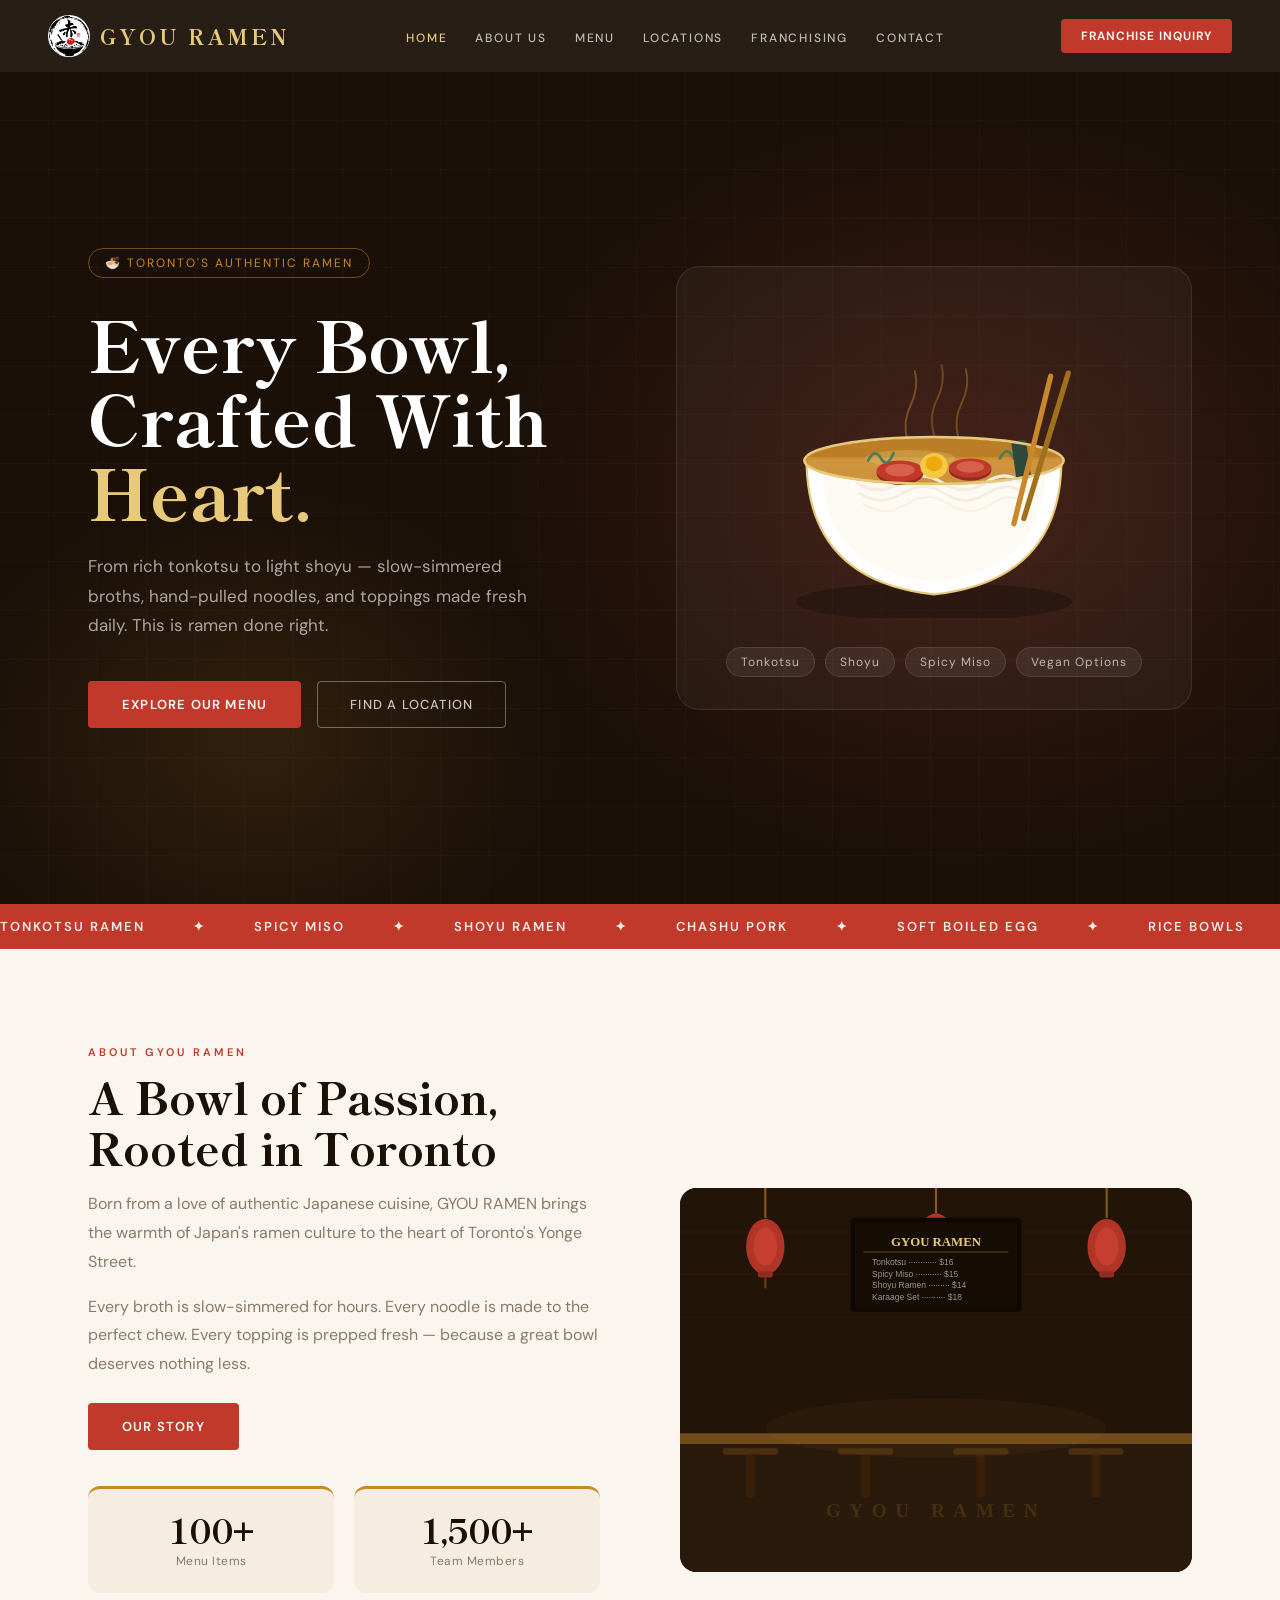
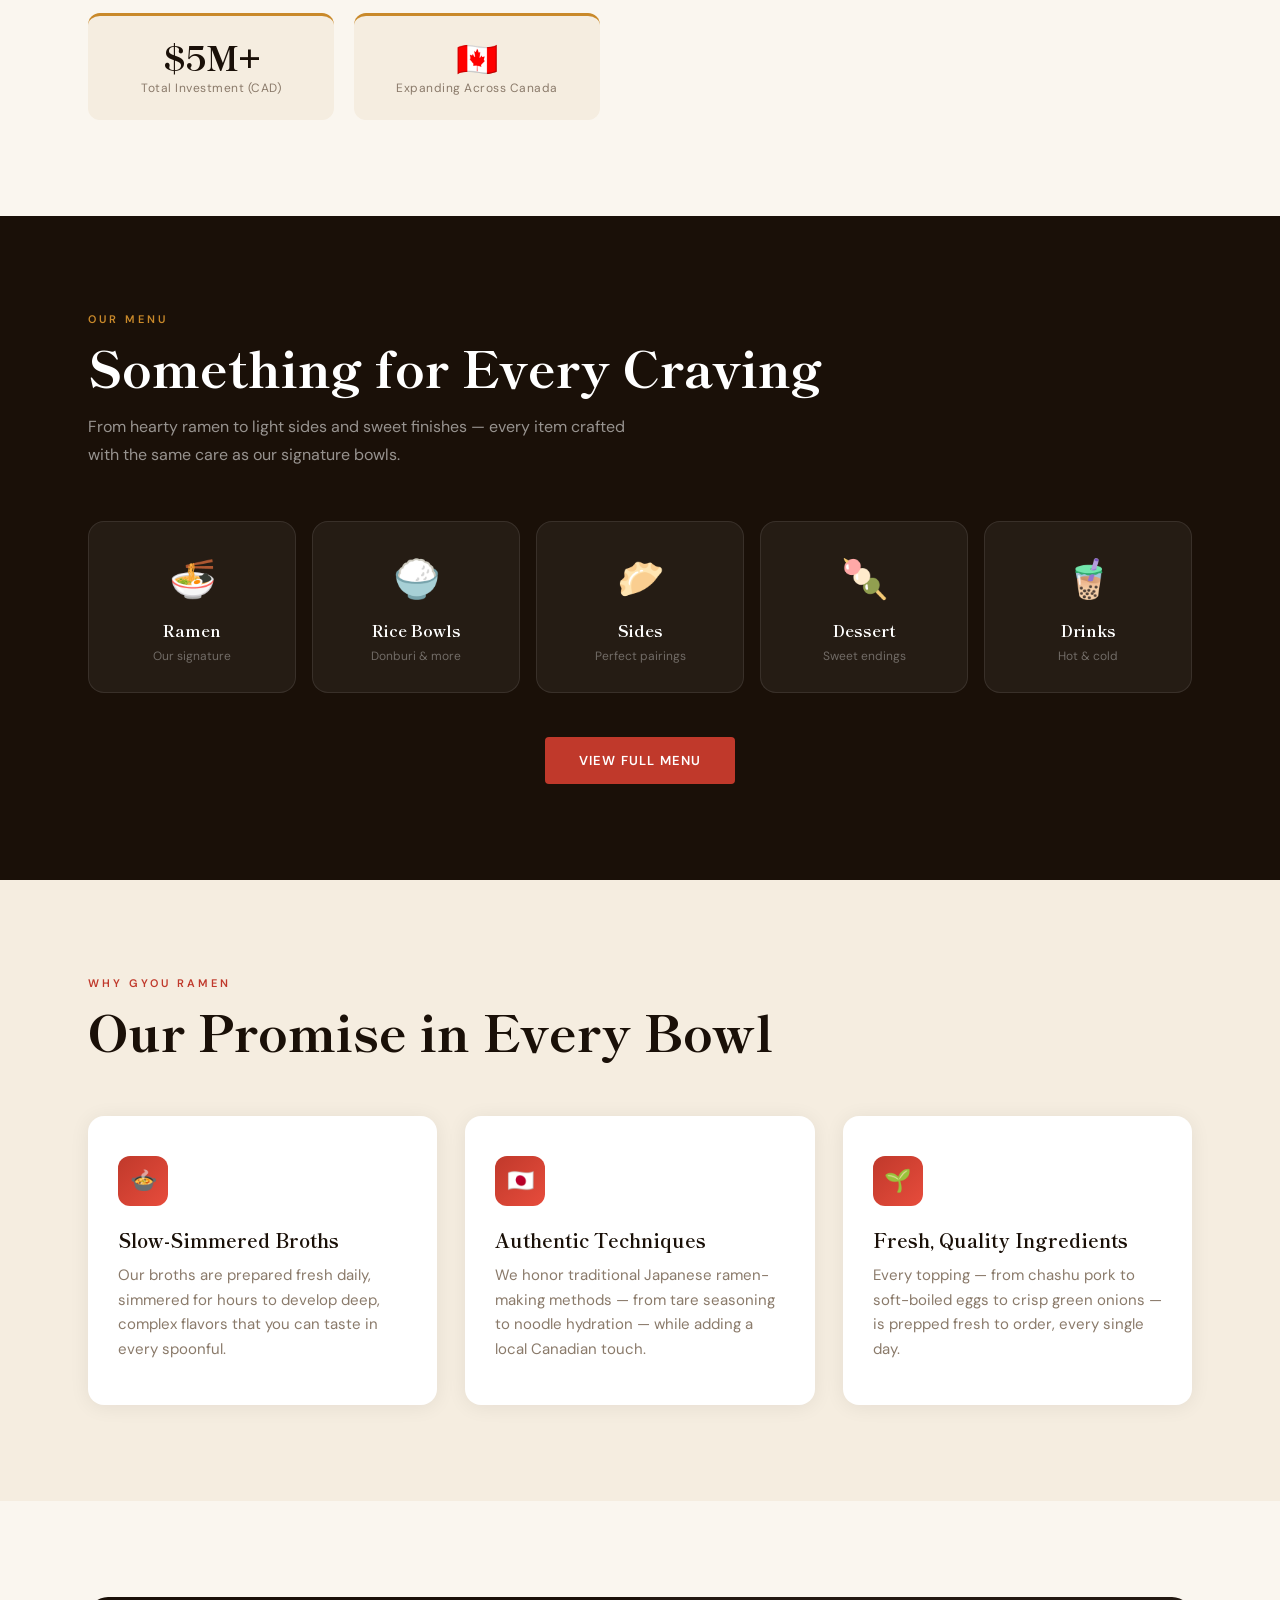
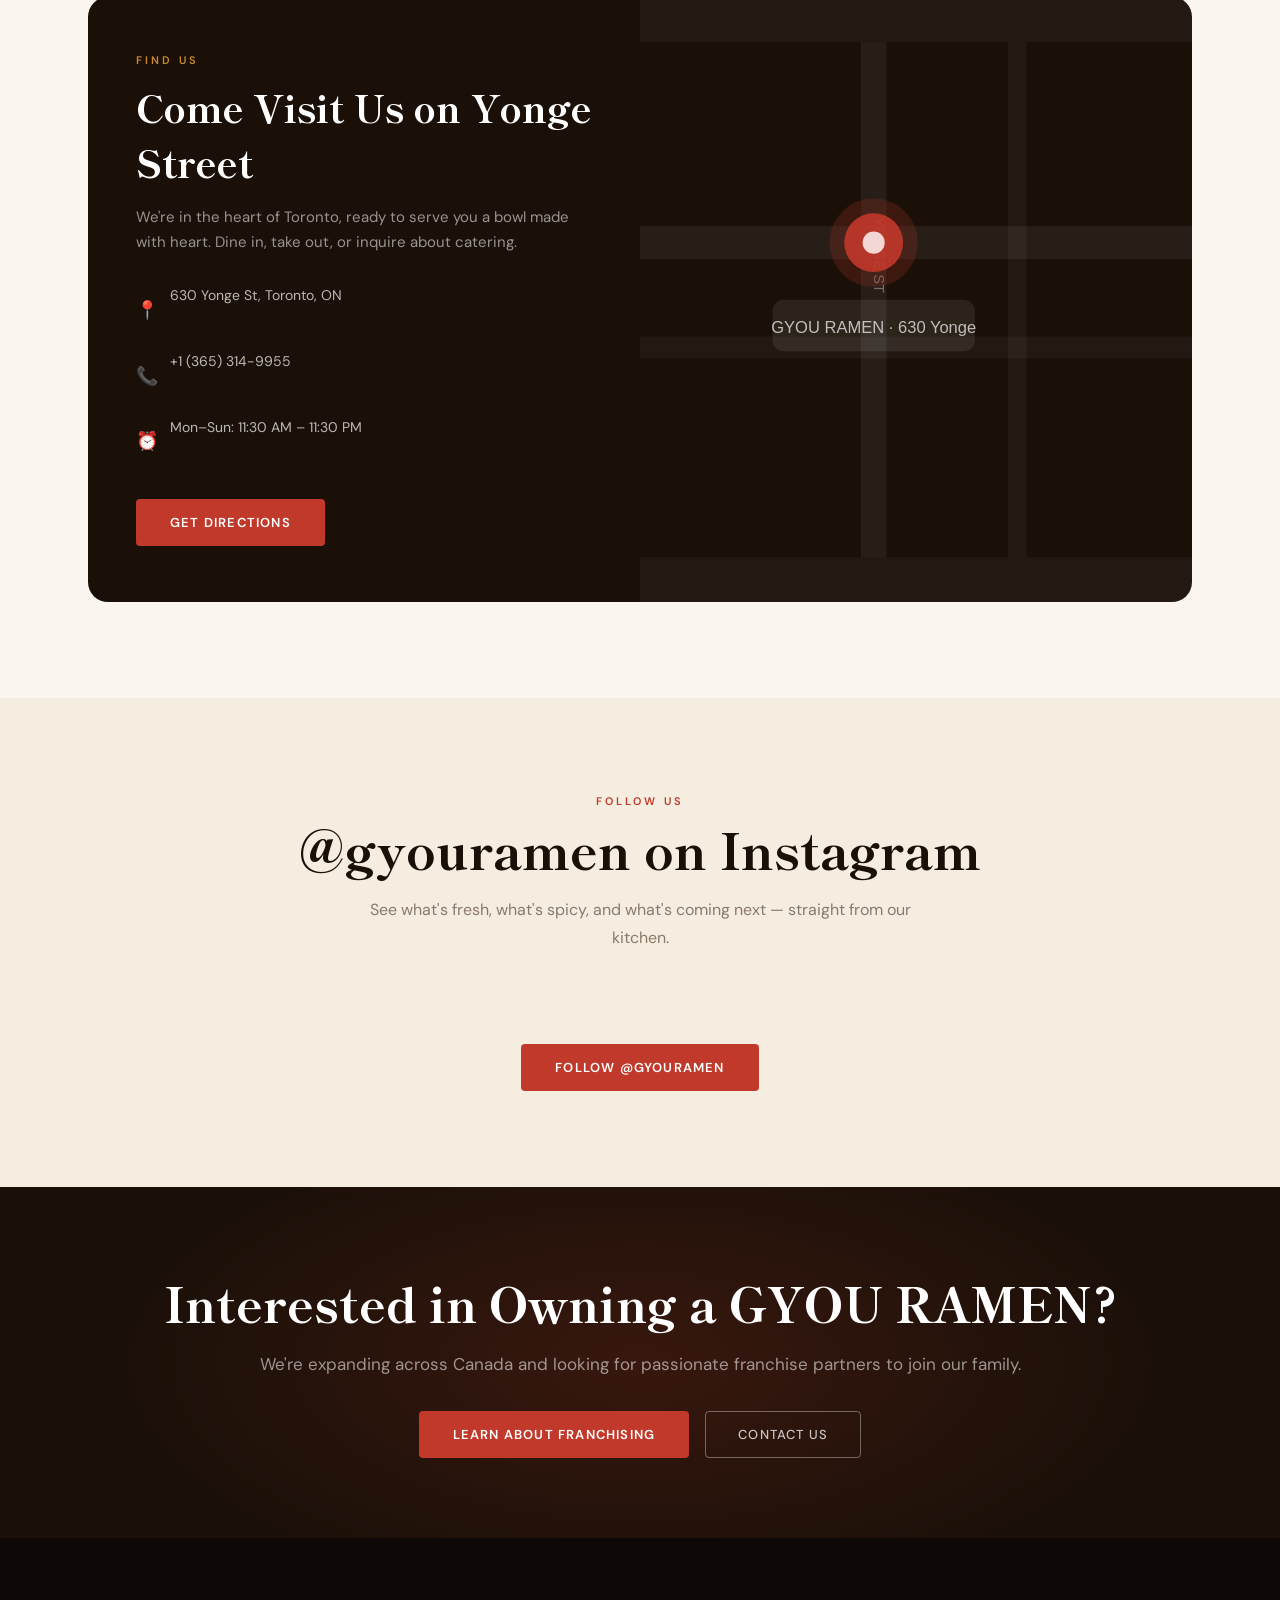
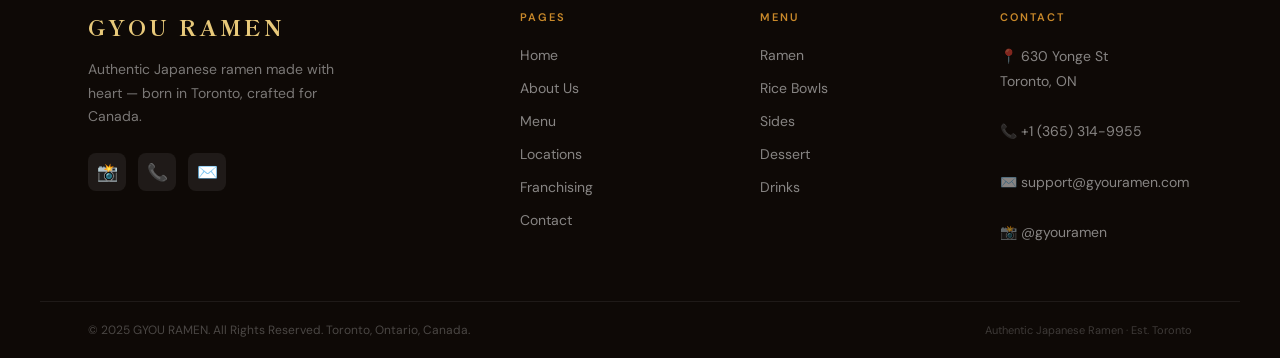
==== commit 83b70f1b: "Add files via upload" ====
--- a/index.html
+++ b/index.html
@@ -5,7 +5,10 @@
 <meta name="viewport" content="width=device-width, initial-scale=1.0">
 <title>GYOU RAMEN – Authentic Japanese Ramen in Toronto</title>
 <meta name="description" content="GYOU RAMEN serves authentic Japanese ramen in Toronto. Rich slow-simmered broths, perfectly chewy noodles, and fresh toppings — a bowl crafted with heart.">
-<link rel="stylesheet" href="style.css">
+  <link rel="icon" type="image/x-icon" href="favicon.ico">
+  <link rel="icon" type="image/png" sizes="192x192" href="favicon-192.png">
+  <link rel="apple-touch-icon" sizes="180x180" href="apple-touch-icon.png">
+  <link rel="stylesheet" href="style.css">
 <style>
 /* ── INSTAGRAM REELS ── */
 .ig-section { background: var(--warm); }
@@ -459,7 +462,7 @@
         <div class="loc-details">
           <div class="loc-row"><span>📍</span><p>630 Yonge St, Toronto, ON</p></div>
           <div class="loc-row"><span>📞</span><p>+1 (365) 314-9955</p></div>
-          <div class="loc-row"><span>⏰</span><p>Mon–Sun: 11:00 AM – 10:00 PM</p></div>
+          <div class="loc-row"><span>⏰</span><p>Mon–Sun: 11:30 AM – 11:30 PM</p></div>
         </div>
         <a href="location.html" class="btn-primary">Get Directions</a>
       </div>
